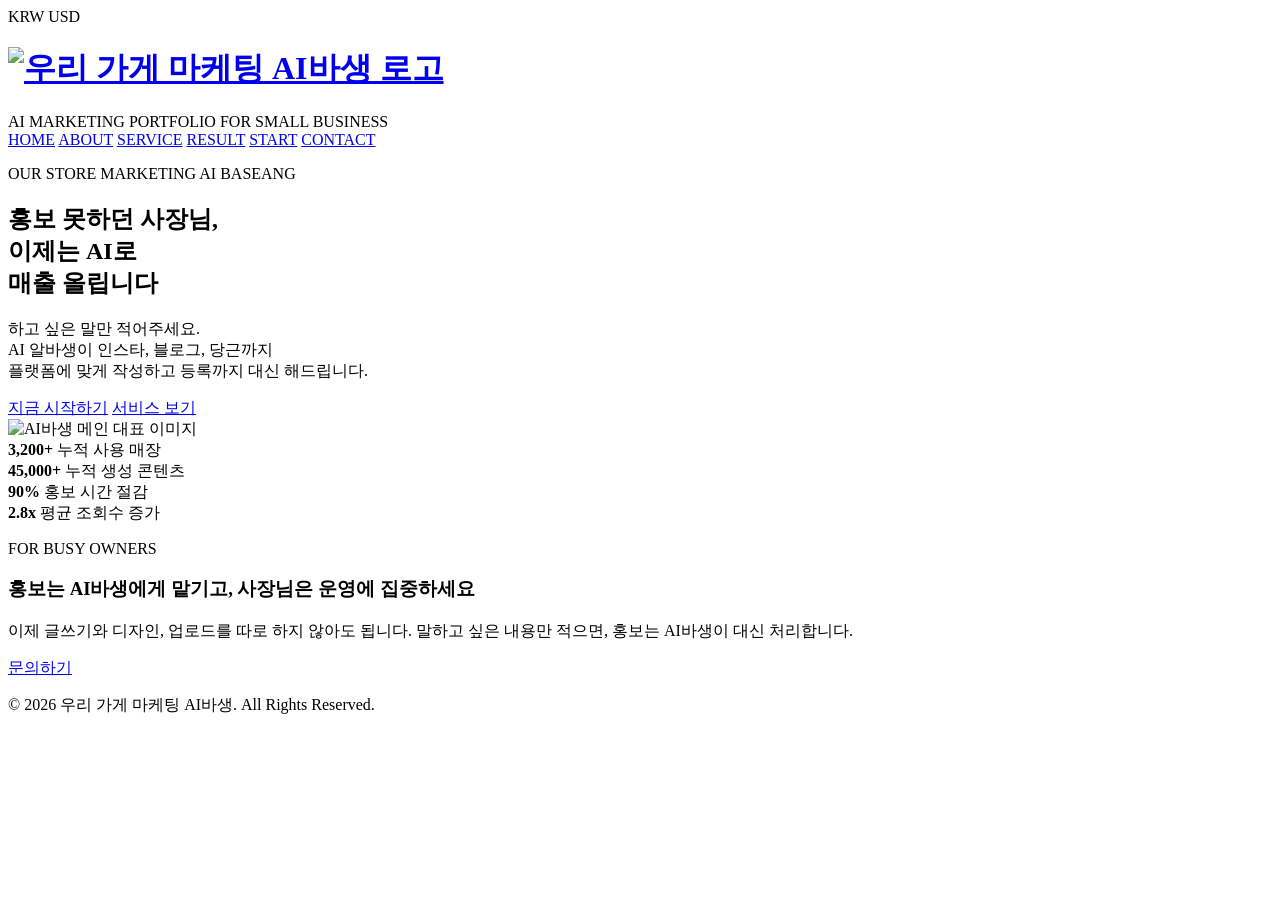
==== index.html @ 63a455ed "Add files via upload" ====
<!DOCTYPE html>
<html lang="ko">
<head>
  <meta charset="UTF-8" />
  <meta name="viewport" content="width=device-width, initial-scale=1.0" />
  <title>우리 가게 마케팅 AI바생 | HOME</title>
  <link rel="preconnect" href="https://fonts.googleapis.com" />
  <link rel="preconnect" href="https://fonts.gstatic.com" crossorigin />
  <link href="https://fonts.googleapis.com/css2?family=Noto+Sans+KR:wght@400;500;700;900&family=Playfair+Display:wght@700;800&display=swap" rel="stylesheet" />
  <link rel="stylesheet" href="css/style.css" />
</head>
<body>
  <div class="noise"></div>

  <header class="site-header">
    <div class="topbar container">
      <div class="topbar-left">
        <span class="status-dot"></span>
        <span class="currency active">KRW</span>
        <span class="currency">USD</span>
      </div>

      <h1 class="brand">
  <a href="index.html">
    <img src="images/logo.png" alt="우리 가게 마케팅 AI바생 로고">
  </a>
</h1>

      <div class="topbar-right">
        <span>AI MARKETING PORTFOLIO</span>
        <span>FOR SMALL BUSINESS</span>
      </div>
    </div>

    <nav class="main-nav container">
      <a href="index.html" class="active">HOME</a>
      <a href="about.html">ABOUT</a>
      <a href="service.html">SERVICE</a>
      <a href="result.html">RESULT</a>
      <a href="start.html">START</a>
      <a href="contact.html">CONTACT</a>
    </nav>
  </header>

  <main class="container">
    <section class="hero section-frame reveal">
      <div class="hero-text">
        <p class="eyebrow">OUR STORE MARKETING AI BASEANG</p>
        <h2>
          홍보 못하던 사장님,<br />
          이제는 AI로<br />
          <span>매출 올립니다</span>
        </h2>
        <p class="hero-desc">
          하고 싶은 말만 적어주세요.<br />
          AI 알바생이 인스타, 블로그, 당근까지<br />
          플랫폼에 맞게 작성하고 등록까지 대신 해드립니다.
        </p>

        <div class="hero-buttons">
          <a href="start.html" class="btn primary">지금 시작하기</a>
          <a href="service.html" class="btn outline">서비스 보기</a>
        </div>
      </div>

      <div class="hero-image poster-card">
        <img src="images/1.png" alt="AI바생 메인 대표 이미지" />
      </div>
    </section>

    <section class="stats reveal">
      <article class="stat poster-mini">
        <strong>3,200+</strong>
        <span>누적 사용 매장</span>
      </article>
      <article class="stat poster-mini">
        <strong>45,000+</strong>
        <span>누적 생성 콘텐츠</span>
      </article>
      <article class="stat poster-mini">
        <strong>90%</strong>
        <span>홍보 시간 절감</span>
      </article>
      <article class="stat poster-mini">
        <strong>2.8x</strong>
        <span>평균 조회수 증가</span>
      </article>
    </section>

    <section class="featured-banner section-frame pink reveal">
      <div>
        <p class="eyebrow">FOR BUSY OWNERS</p>
        <h3>홍보는 AI바생에게 맡기고, 사장님은 운영에 집중하세요</h3>
        <p>
          이제 글쓰기와 디자인, 업로드를 따로 하지 않아도 됩니다.
          말하고 싶은 내용만 적으면, 홍보는 AI바생이 대신 처리합니다.
        </p>
      </div>
      <a href="contact.html" class="btn dark">문의하기</a>
    </section>
  </main>

  <footer class="site-footer">
    <div class="container footer-inner">
      <p>© 2026 우리 가게 마케팅 AI바생. All Rights Reserved.</p>
    </div>
  </footer>

  <script src="js/main.js"></script>
</body>
</html>
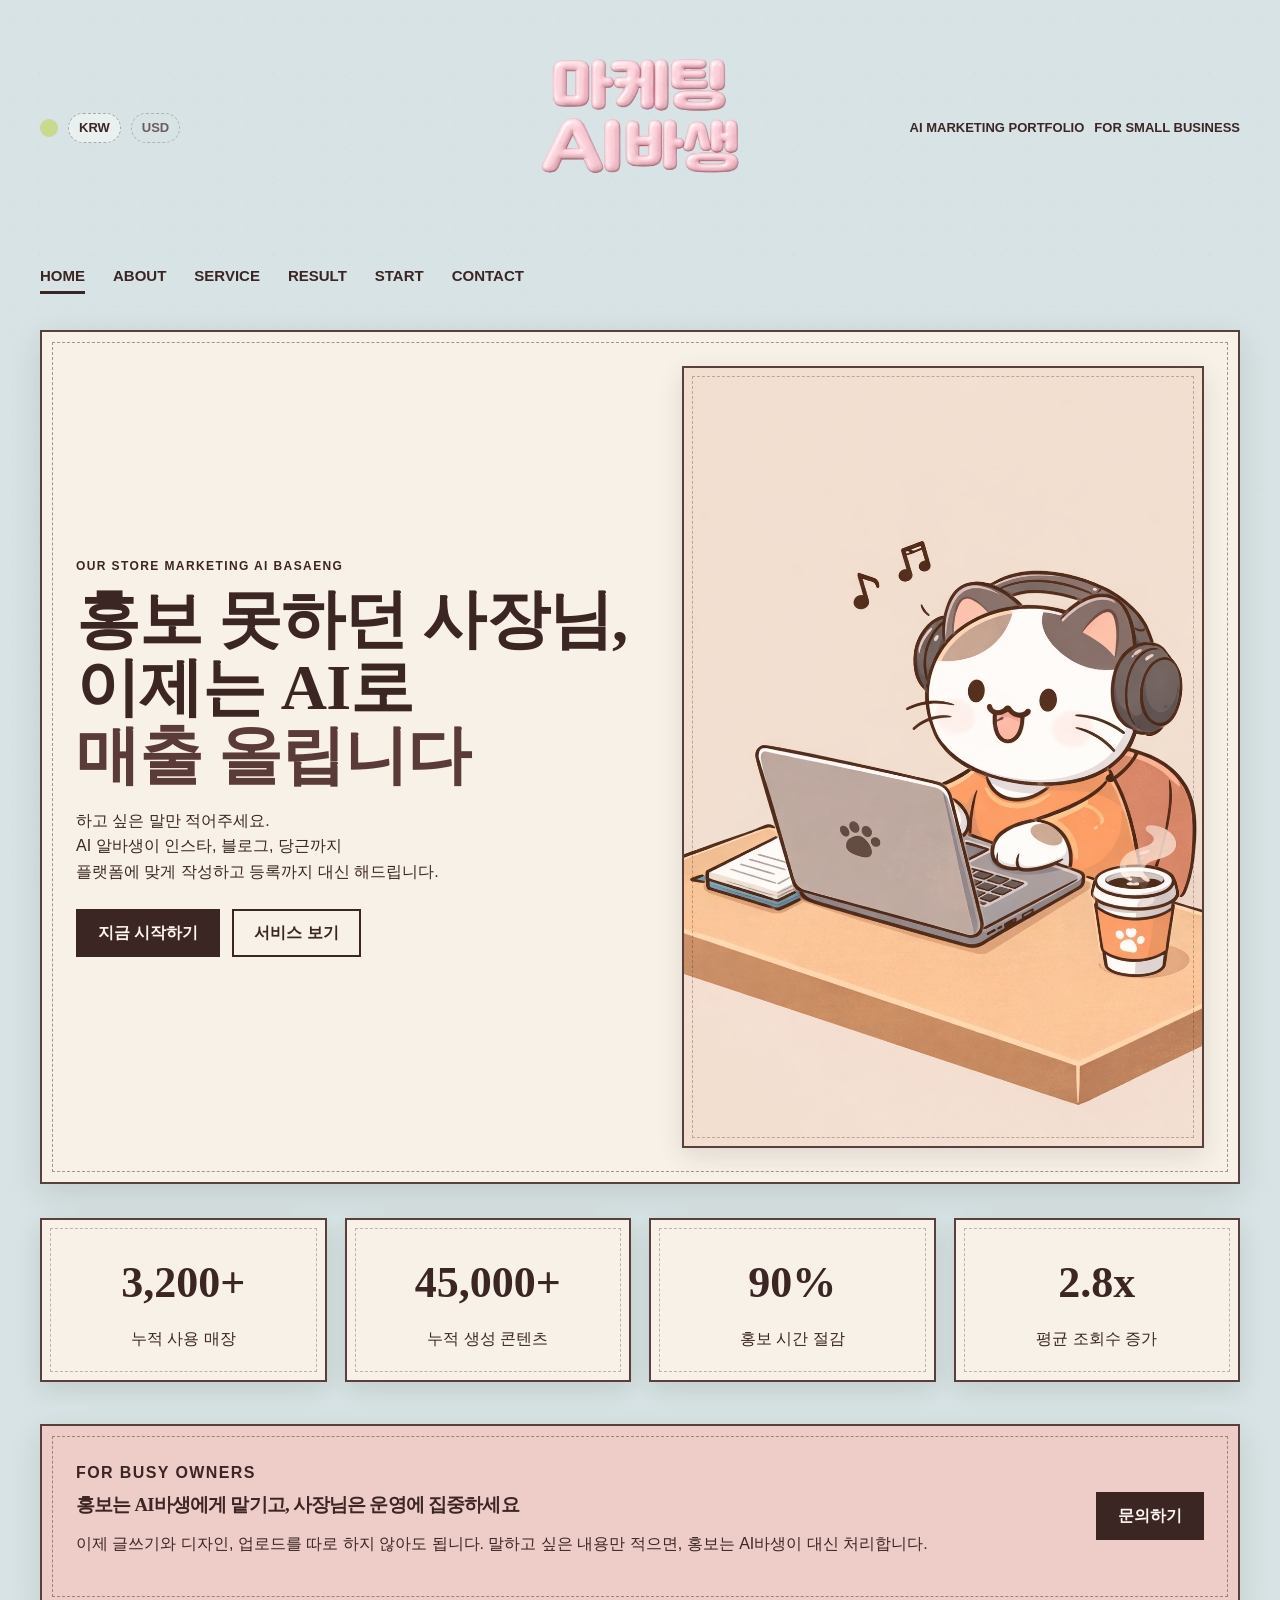
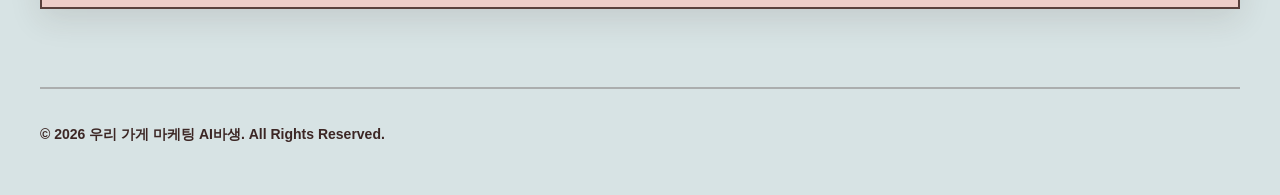
==== commit 54be7f61: "Add files via upload" ====
--- a/index.html
+++ b/index.html
@@ -45,7 +45,7 @@
   <main class="container">
     <section class="hero section-frame reveal">
       <div class="hero-text">
-        <p class="eyebrow">OUR STORE MARKETING AI BASEANG</p>
+        <p class="eyebrow">OUR STORE MARKETING AI BASAENG</p>
         <h2>
           홍보 못하던 사장님,<br />
           이제는 AI로<br />
--- a/css/style.css
+++ b/css/style.css
@@ -0,0 +1,611 @@
+:root {
+  --bg: #d7e3e4;
+  --cream: #f7f1e7;
+  --pink: #eecdc8;
+  --blue: #cfe1e6;
+  --brown: #3c2624;
+  --brown-soft: #5a3b37;
+  --line: #5a403c;
+  --shadow: rgba(60, 38, 36, 0.12);
+}
+
+* {
+  box-sizing: border-box;
+}
+
+html {
+  scroll-behavior: smooth;
+}
+
+body {
+  margin: 0;
+  font-family: "Noto Sans KR", sans-serif;
+  color: var(--brown);
+  background: var(--bg);
+  position: relative;
+  line-height: 1.6;
+}
+
+img {
+  display: block;
+  width: 100%;
+}
+
+a {
+  text-decoration: none;
+  color: inherit;
+}
+
+.noise {
+  position: fixed;
+  inset: 0;
+  pointer-events: none;
+  opacity: 0.08;
+  background-image:
+    radial-gradient(circle at 20% 20%, rgba(60, 38, 36, 0.22) 0.8px, transparent 0.8px),
+    radial-gradient(circle at 80% 40%, rgba(60, 38, 36, 0.18) 0.7px, transparent 0.7px),
+    radial-gradient(circle at 50% 80%, rgba(60, 38, 36, 0.15) 0.9px, transparent 0.9px);
+  background-size: 18px 18px, 22px 22px, 26px 26px;
+  z-index: 0;
+}
+
+.container {
+  width: min(1200px, calc(100% - 48px));
+  margin: 0 auto;
+  position: relative;
+  z-index: 1;
+}
+
+.site-header {
+  padding-top: 18px;
+}
+
+.topbar {
+  display: grid;
+  grid-template-columns: 1fr auto 1fr;
+  align-items: center;
+  gap: 16px;
+}
+
+.topbar-left,
+.topbar-right {
+  display: flex;
+  align-items: center;
+  gap: 10px;
+  font-size: 13px;
+  font-weight: 700;
+}
+
+.topbar-right {
+  justify-content: flex-end;
+  flex-wrap: wrap;
+  text-align: right;
+}
+
+.status-dot {
+  width: 18px;
+  height: 18px;
+  border-radius: 50%;
+  background: #c7da8d;
+  display: inline-block;
+}
+
+.currency {
+  padding: 4px 10px;
+  border: 1px dashed rgba(60, 38, 36, 0.35);
+  border-radius: 999px;
+  opacity: 0.7;
+}
+
+.currency.active {
+  opacity: 1;
+  background: rgba(255, 255, 255, 0.45);
+}
+
+.brand {
+  margin: 0;
+  padding: 0;
+  opacity: 0;
+  transform: translateY(-8px);
+  transition: opacity 0.7s ease, transform 0.7s ease;
+}
+
+.brand.show {
+  opacity: 1;
+  transform: translateY(0);
+}
+
+.brand img {
+  height: 220px;
+  width: auto;
+  display: block;
+}
+
+.main-nav {
+  display: flex;
+  flex-wrap: wrap;
+  gap: 28px;
+  padding: 26px 0 14px;
+  font-weight: 800;
+  font-size: 15px;
+}
+
+.main-nav a {
+  position: relative;
+  padding-bottom: 6px;
+}
+
+.main-nav a.active::after,
+.main-nav a:hover::after {
+  content: "";
+  position: absolute;
+  left: 0;
+  bottom: 0;
+  width: 100%;
+  height: 3px;
+  background: var(--brown);
+}
+
+.hero {
+  margin-top: 22px;
+  display: grid;
+  grid-template-columns: 1.05fr 0.95fr;
+  gap: 28px;
+  align-items: center;
+}
+
+.section-frame {
+  background: var(--cream);
+  border: 2px solid var(--line);
+  box-shadow: 0 10px 30px var(--shadow);
+  position: relative;
+  padding: 34px;
+}
+
+.section-frame::before {
+  content: "";
+  position: absolute;
+  inset: 10px;
+  border: 1.5px dashed rgba(60, 38, 36, 0.45);
+  pointer-events: none;
+}
+
+.section-frame.pink {
+  background: var(--pink);
+}
+
+.section-frame.blue {
+  background: var(--blue);
+}
+
+.eyebrow {
+  margin: 0 0 10px;
+  font-size: 12px;
+  font-weight: 800;
+  letter-spacing: 1.4px;
+  text-transform: uppercase;
+}
+
+.hero h2,
+.page-hero h2,
+.section-intro h3,
+.featured-banner h3,
+.text-block h3 {
+  margin: 0;
+  font-family: "Playfair Display", serif;
+  line-height: 1.06;
+  letter-spacing: -0.8px;
+}
+
+.hero h2 {
+  font-size: clamp(38px, 5vw, 68px);
+  margin-bottom: 18px;
+}
+
+.hero h2 span {
+  display: inline-block;
+  color: var(--brown-soft);
+}
+
+.hero-desc,
+.page-hero p,
+.text-block p,
+.poster-body p,
+.featured-banner p {
+  font-size: 16px;
+}
+
+.hero-buttons {
+  display: flex;
+  flex-wrap: wrap;
+  gap: 12px;
+  margin-top: 24px;
+}
+
+.btn {
+  display: inline-flex;
+  align-items: center;
+  justify-content: center;
+  min-height: 48px;
+  padding: 0 20px;
+  border: 2px solid var(--brown);
+  font-weight: 800;
+  cursor: pointer;
+  transition: transform 0.2s ease, background 0.2s ease;
+}
+
+.btn:hover {
+  transform: translateY(-2px);
+}
+
+.btn.primary,
+.btn.dark {
+  background: var(--brown);
+  color: #fff8f2;
+}
+
+.btn.outline {
+  background: transparent;
+}
+
+.btn.full {
+  width: 100%;
+}
+
+.poster-card,
+.poster-mini {
+  background: var(--cream);
+  border: 2px solid var(--line);
+  box-shadow: 0 8px 24px var(--shadow);
+  overflow: hidden;
+  position: relative;
+}
+
+.poster-card::before,
+.poster-mini::before {
+  content: "";
+  position: absolute;
+  inset: 8px;
+  border: 1px dashed rgba(60, 38, 36, 0.3);
+  pointer-events: none;
+}
+
+.poster-image {
+  aspect-ratio: 4 / 3;
+  overflow: hidden;
+}
+
+.poster-image img,
+.image-only img,
+.hero-image img {
+  width: 100%;
+  height: 100%;
+  object-fit: cover;
+}
+
+.poster-body {
+  padding: 18px 18px 20px;
+}
+
+.poster-body h4 {
+  margin: 0 0 8px;
+  font-family: "Playfair Display", serif;
+  font-size: 28px;
+}
+
+.stats {
+  margin: 34px 0 22px;
+  display: grid;
+  grid-template-columns: repeat(4, 1fr);
+  gap: 18px;
+}
+
+.stat {
+  padding: 28px 16px;
+  text-align: center;
+}
+
+.stat strong {
+  display: block;
+  font-family: "Playfair Display", serif;
+  font-size: clamp(28px, 4vw, 44px);
+  margin-bottom: 8px;
+}
+
+.section-intro {
+  padding: 34px 0 8px;
+}
+
+.section-intro h3 {
+  font-size: clamp(28px, 4vw, 46px);
+}
+
+.card-grid {
+  display: grid;
+  gap: 20px;
+}
+
+.card-grid.three {
+  grid-template-columns: repeat(3, 1fr);
+}
+
+.featured-banner {
+  margin: 42px 0 60px;
+  display: flex;
+  align-items: center;
+  justify-content: space-between;
+  gap: 24px;
+}
+
+.page-hero {
+  margin-top: 24px;
+  margin-bottom: 28px;
+}
+
+.page-hero h2 {
+  font-size: clamp(34px, 4.5vw, 60px);
+  margin-bottom: 12px;
+}
+
+.split-section {
+  display: grid;
+  grid-template-columns: 0.95fr 1.05fr;
+  gap: 28px;
+  align-items: start;
+  margin-bottom: 56px;
+}
+
+.image-only {
+  min-height: 420px;
+}
+
+.image-only img {
+  height: 100%;
+  object-fit: cover;
+}
+
+.text-block {
+  padding: 8px 8px 8px 2px;
+}
+
+.timeline {
+  display: grid;
+  gap: 14px;
+  margin-bottom: 56px;
+}
+
+.timeline-item {
+  display: grid;
+  grid-template-columns: 96px 1fr;
+  gap: 18px;
+  align-items: center;
+  background: var(--cream);
+  border: 2px solid var(--line);
+  padding: 18px 20px;
+  box-shadow: 0 8px 24px var(--shadow);
+}
+
+.timeline-item span {
+  display: inline-flex;
+  align-items: center;
+  justify-content: center;
+  width: 76px;
+  height: 76px;
+  border: 2px solid var(--line);
+  border-radius: 50%;
+  font-family: "Playfair Display", serif;
+  font-size: 28px;
+  background: var(--pink);
+}
+
+.timeline-item p {
+  margin: 0;
+  font-size: 17px;
+  font-weight: 700;
+}
+
+.result-list {
+  padding-left: 20px;
+  margin: 12px 0 0;
+}
+
+.result-list li {
+  margin-bottom: 10px;
+}
+
+.contact-form {
+  padding: 24px;
+}
+
+.contact-form label {
+  display: block;
+  margin-bottom: 16px;
+}
+
+.contact-form span {
+  display: block;
+  margin-bottom: 8px;
+  font-weight: 800;
+}
+
+.contact-form input,
+.contact-form textarea {
+  width: 100%;
+  border: 2px solid var(--line);
+  background: rgba(255, 255, 255, 0.55);
+  padding: 14px 14px;
+  font: inherit;
+  color: var(--brown);
+}
+
+.site-footer {
+  padding: 18px 0 36px;
+}
+
+.footer-inner {
+  border-top: 2px solid rgba(60, 38, 36, 0.28);
+  padding-top: 20px;
+  font-size: 14px;
+  font-weight: 700;
+}
+
+.reveal {
+  opacity: 0;
+  transform: translateY(26px);
+  transition: opacity 0.7s ease, transform 0.7s ease;
+}
+
+.reveal.show {
+  opacity: 1;
+  transform: translateY(0);
+}
+
+@media (max-width: 1024px) {
+  .hero,
+  .split-section {
+    grid-template-columns: 1fr;
+  }
+
+  .card-grid.three,
+  .stats {
+    grid-template-columns: repeat(2, 1fr);
+  }
+
+  .featured-banner {
+    flex-direction: column;
+    align-items: flex-start;
+  }
+}
+
+@media (max-width: 640px) {
+  .container {
+    width: min(100% - 24px, 1200px);
+  }
+
+  .topbar {
+    grid-template-columns: 1fr;
+    text-align: center;
+  }
+
+  .topbar-left,
+  .topbar-right {
+    justify-content: center;
+  }
+
+  .main-nav {
+    gap: 16px;
+    font-size: 14px;
+  }
+
+  .section-frame,
+  .contact-form {
+    padding: 22px;
+  }
+
+  .card-grid.three,
+  .stats {
+    grid-template-columns: 1fr;
+  }
+
+  .timeline-item {
+    grid-template-columns: 1fr;
+    justify-items: start;
+  }
+
+  .timeline-item span {
+    width: 62px;
+    height: 62px;
+    font-size: 24px;
+  }
+}
+.contact-layout {
+  align-items: start;
+}
+
+.contact-left-column {
+  display: flex;
+  flex-direction: column;
+  gap: 28px;
+}
+
+.contact-image-card {
+  min-height: 420px;
+}
+
+.faq-box {
+  padding: 8px 2px 0;
+  color: var(--brown);
+}
+
+.faq-box h3 {
+  margin: 0 0 28px;
+  font-size: 26px;
+  font-weight: 800;
+  line-height: 1.4;
+}
+
+.faq-item + .faq-item {
+  margin-top: 28px;
+}
+
+.faq-q,
+.faq-a {
+  margin: 0;
+  font-size: 19px;
+  line-height: 1.7;
+  word-break: keep-all;
+}
+
+.faq-q {
+  font-weight: 700;
+}
+
+.faq-a {
+  font-weight: 500;
+}
+
+.start-inline {
+  margin: 18px 0 56px;
+}
+
+.start-inline p {
+  margin: 0 0 18px;
+  font-size: 16px;
+  font-weight: 500;
+}
+
+@media (max-width: 1024px) {
+  .faq-box h3 {
+    font-size: 24px;
+  }
+
+  .faq-q,
+  .faq-a {
+    font-size: 17px;
+  }
+}
+
+@media (max-width: 640px) {
+  .contact-left-column {
+    gap: 20px;
+  }
+
+  .faq-box h3 {
+    font-size: 22px;
+    margin-bottom: 20px;
+  }
+
+  .faq-item + .faq-item {
+    margin-top: 20px;
+  }
+
+  .faq-q,
+  .faq-a {
+    font-size: 16px;
+    line-height: 1.65;
+  }
+
+  .start-inline {
+    margin-top: 6px;
+  }
+}
